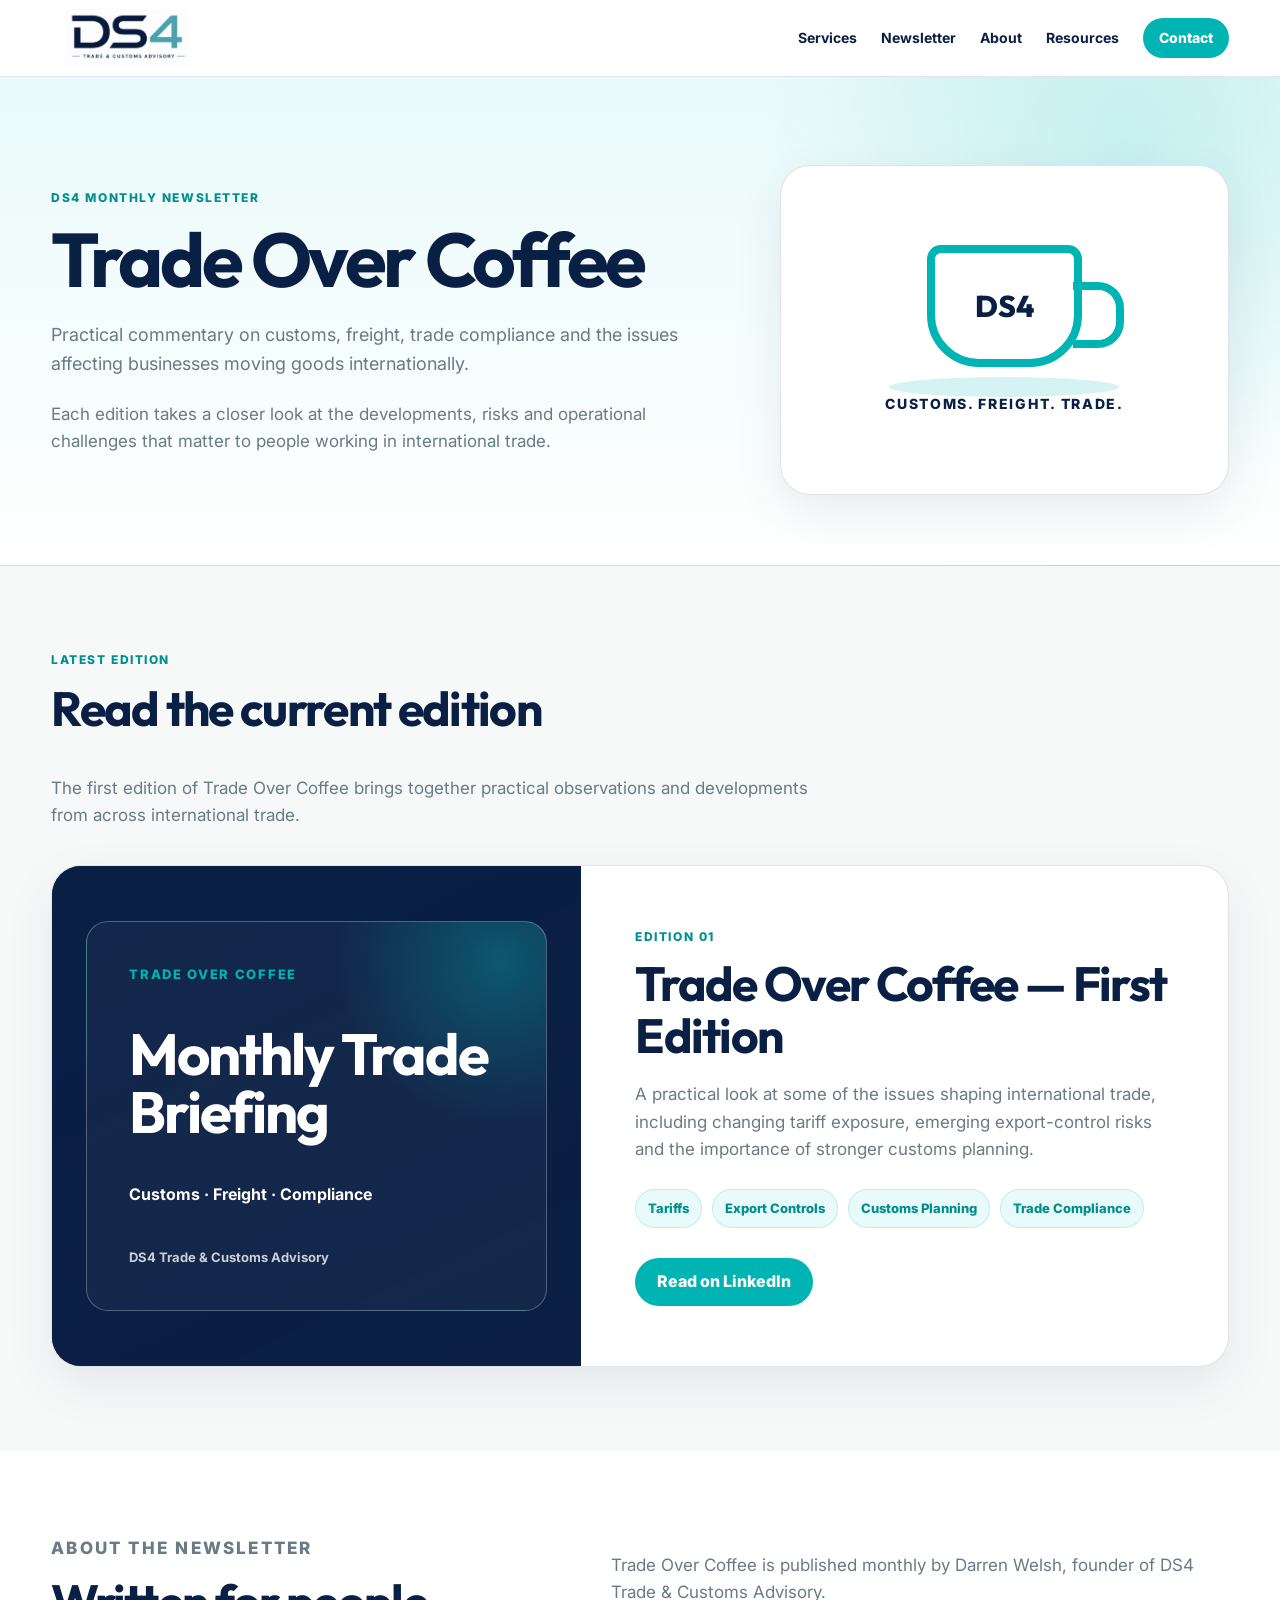
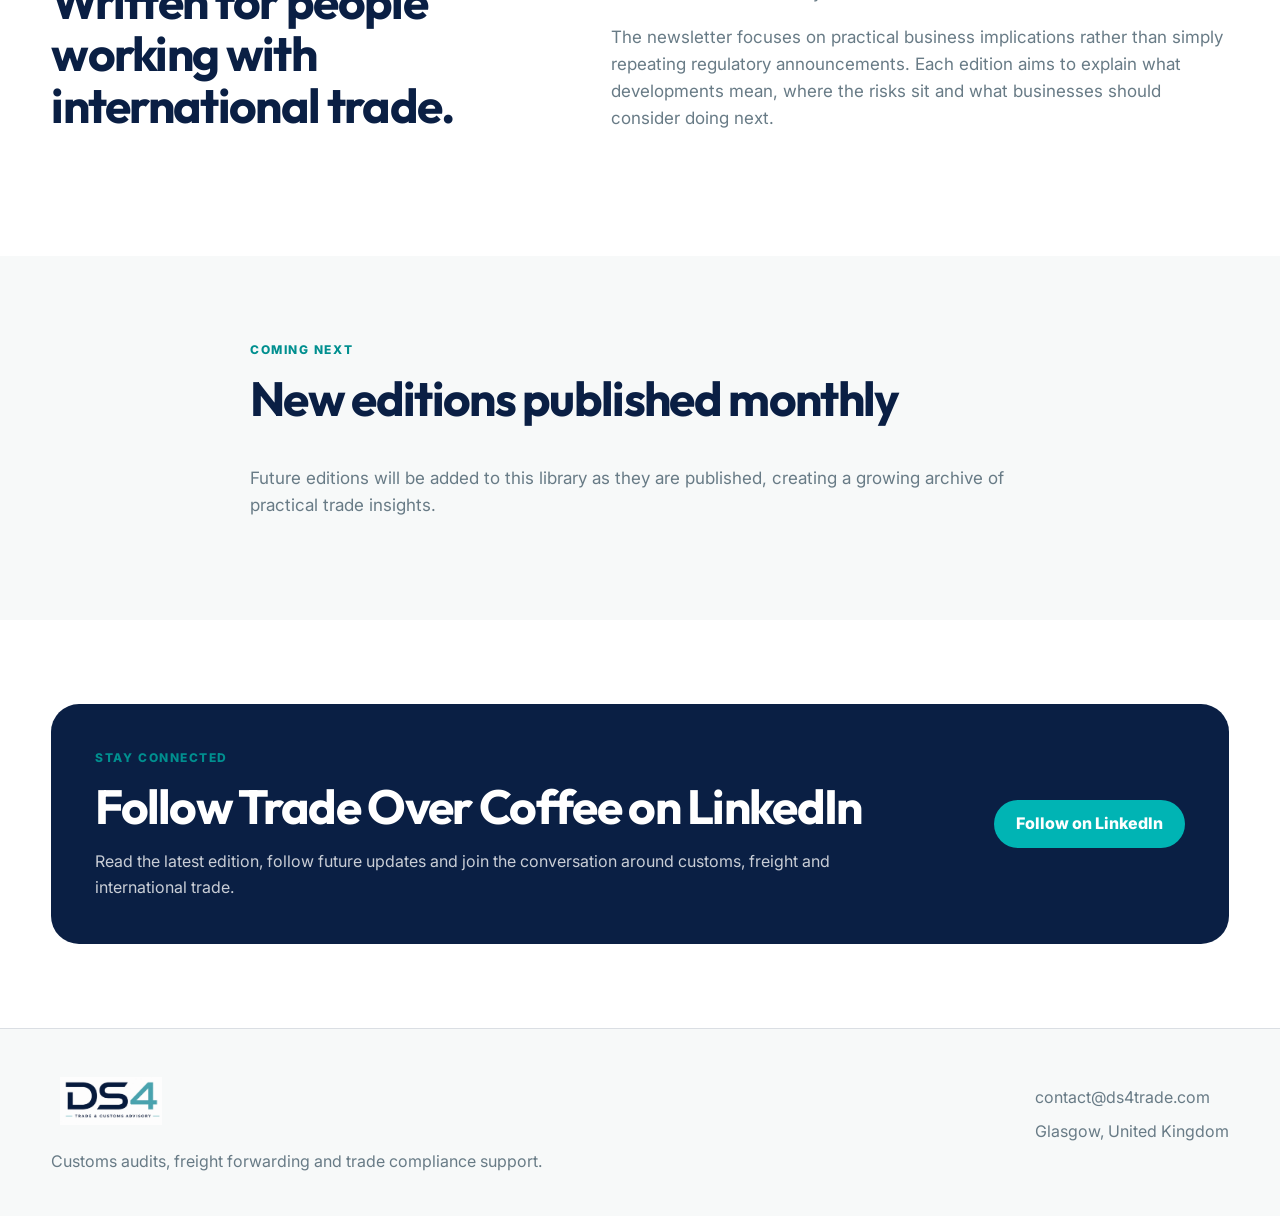
==== newsletter.html @ b9cd424f "Updated Additional Pages Add Trade Over Coffee newsletter library" ====
<!DOCTYPE html>
<html lang="en">
<head>
  <meta charset="UTF-8" />
  <meta name="viewport" content="width=device-width, initial-scale=1.0" />
  <title>Trade Over Coffee | DS4 Newsletter</title>
  <meta name="description" content="Trade Over Coffee is the DS4 monthly newsletter covering customs, freight, trade compliance and the practical issues affecting international business." />
  <link rel="preconnect" href="https://fonts.googleapis.com">
  <link rel="preconnect" href="https://fonts.gstatic.com" crossorigin>
  <link href="https://fonts.googleapis.com/css2?family=Inter:wght@400;500;600;700;800&family=Outfit:wght@600;700;800&display=swap" rel="stylesheet">
  <link rel="stylesheet" href="styles.css" />
</head>
<body>
<header class="site-header">
  <div class="container header-inner">

    <a class="brand" href="index.html" aria-label="DS4 home">
      <img src="assets/ds4-logo.jpg" alt="DS4" />
    </a>

    <nav class="nav">
      <a href="index.html#services">Services</a>
      <a href="newsletter.html">Newsletter</a>
      <a href="index.html#about">About</a>
      <a href="resources.html">Resources</a>
      <button class="button button-primary button-small" type="button" data-open-contact>
        Contact
      </button>
    </nav>

  </div>
</header>

  <main id="top">
    <section class="newsletter-page">
  <section class="newsletter-hero">
  <div class="container newsletter-hero-grid">

    <div>
      <p class="eyebrow">DS4 Monthly Newsletter</p>

      <h1>Trade Over Coffee</h1>

      <p class="lead">
        Practical commentary on customs, freight, trade compliance and the
        issues affecting businesses moving goods internationally.
      </p>

      <p class="newsletter-intro">
        Each edition takes a closer look at the developments, risks and
        operational challenges that matter to people working in international
        trade.
      </p>
    </div>

    <div class="newsletter-mark">
      <div class="newsletter-cup">
        <span>DS4</span>
      </div>

      <p>Customs. Freight. Trade.</p>
    </div>

  </div>
</section>

<section class="section section-light">
  <div class="container">

    <div class="section-heading newsletter-heading">
      <p class="eyebrow">Latest Edition</p>
      <h2>Read the current edition</h2>
      <p>
        The first edition of Trade Over Coffee brings together practical
        observations and developments from across international trade.
      </p>
    </div>

    <article class="edition-card edition-card-featured">

      <div class="edition-cover">
        <div class="edition-cover-inner">
          <p class="edition-cover-label">Trade Over Coffee</p>
          <h2>Monthly Trade Briefing</h2>
          <p>Customs · Freight · Compliance</p>
          <span>DS4 Trade &amp; Customs Advisory</span>
        </div>
      </div>

      <div class="edition-content">

        <p class="edition-number">Edition 01</p>

        <h2>Trade Over Coffee — First Edition</h2>

        <p class="edition-summary">
          A practical look at some of the issues shaping international trade,
          including changing tariff exposure, emerging export-control risks
          and the importance of stronger customs planning.
        </p>

        <div class="edition-topics">
          <span>Tariffs</span>
          <span>Export Controls</span>
          <span>Customs Planning</span>
          <span>Trade Compliance</span>
        </div>

        <a
          href="https://www.linkedin.com/pulse/end-free-entry-what-eus-de-minimis-removal-means-e-commerce-welsh-qbj2e/"
          class="button button-primary"
          target="_blank"
          rel="noopener noreferrer"
        >
          Read on LinkedIn
        </a>

      </div>

    </article>

  </div>
</section>

<section class="section newsletter-about">
  <div class="container newsletter-about-grid">

    <div>
      <p class="eyebrow">About the Newsletter</p>
      <h2>Written for people working with international trade.</h2>
    </div>

    <div>
      <p>
        Trade Over Coffee is published monthly by Darren Welsh, founder of DS4
        Trade &amp; Customs Advisory.
      </p>

      <p>
        The newsletter focuses on practical business implications rather than
        simply repeating regulatory announcements. Each edition aims to explain
        what developments mean, where the risks sit and what businesses should
        consider doing next.
      </p>
    </div>

  </div>
</section>

<section class="section section-light">
  <div class="container future-editions">

    <p class="eyebrow">Coming Next</p>

    <h2>New editions published monthly</h2>

    <p>
      Future editions will be added to this library as they are published,
      creating a growing archive of practical trade insights.
    </p>

  </div>
</section>

<section class="section newsletter-cta">
  <div class="container cta-box">

    <div>
      <p class="eyebrow">Stay Connected</p>
      <h2>Follow Trade Over Coffee on LinkedIn</h2>

      <p>
        Read the latest edition, follow future updates and join the conversation
        around customs, freight and international trade.
      </p>
    </div>

    <a
      href="https://www.linkedin.com/newsletters/trade-over-coffee-7472545192298872832/"
      class="button button-primary"
      target="_blank"
      rel="noopener noreferrer"
    >
      Follow on LinkedIn
    </a>

  </div>
</section>
  </main>

  <footer class="site-footer">
    <div class="container footer-inner">
      <div>
        <img src="assets/ds4-logo.jpg" alt="DS4" class="footer-logo" />
        <p>Customs audits, freight forwarding and trade compliance support.</p>
      </div>
      <div>
        <a href="mailto:darren@ds4trade.com">contact@ds4trade.com</a>
        <span>Glasgow, United Kingdom</span>
      </div>
    </div>
  </footer>

  <div class="modal" data-modal hidden>
    <div class="modal-panel" role="dialog" aria-modal="true" aria-labelledby="contact-heading">
      <button class="modal-close" type="button" aria-label="Close contact form" data-close-contact>×</button>
      <p class="eyebrow">Contact DS4</p>
      <h2 id="contact-heading">Tell me what you need help with.</h2>

      <form name="ds4-contact" method="POST" data-netlify="true" action="/thank-you.html">
        <input type="hidden" name="form-name" value="ds4-contact" />
        <label>
          Name
          <input type="text" name="name" required />
        </label>
        <label>
          Company
          <input type="text" name="company" />
        </label>
        <label>
          Email
          <input type="email" name="email" required />
        </label>
        <label>
          Message
          <textarea name="message" rows="6" required></textarea>
        </label>
        <button class="button button-primary" type="submit">Send Enquiry</button>
      </form>
    </div>
  </div>

  <script src="script.js"></script>
</body>
</html>
---- styles.css ----
:root {
  --navy: #0a1f44;
  --teal: #00b4b4;
  --teal-dark: #008f8f;
  --turquoise-light: #e9fafa;
  --off-white: #f7f9f9;
  --white: #ffffff;
  --text: #2c3e50;
  --muted: #687b86;
  --line: rgba(10, 31, 68, 0.12);
  --shadow: 0 18px 50px rgba(10, 31, 68, 0.08);
  --radius: 24px;
  --max-width: 1180px;
}

* { box-sizing: border-box; }
html { scroll-behavior: smooth; }
body {
  margin: 0;
  font-family: Inter, system-ui, sans-serif;
  color: var(--text);
  background: var(--white);
  line-height: 1.6;
}
body.modal-open { overflow: hidden; }
img { max-width: 100%; }
a { color: inherit; text-decoration: none; }
button, input, textarea { font: inherit; }

.container {
  width: min(var(--max-width), 92%);
  margin: 0 auto;
}

.site-header {
  position: sticky;
  top: 0;
  z-index: 100;
  background: rgba(255,255,255,0.96);
  border-bottom: 1px solid var(--line);
}
.header-inner {
  min-height: 76px;
  display: flex;
  align-items: center;
  justify-content: space-between;
  gap: 24px;
}
.brand {
  display: inline-flex;
  align-items: center;
  flex-shrink: 0;
}

.brand img {
  display: block;
  width: 150px;
  height: 58px;
  max-width: 150px;
  object-fit: contain;
}
.site-header .container {
  width: min(var(--max-width), 92%);
}

.header-inner {
  min-height: 76px;
}

.nav {
  display: flex;
  align-items: center;
  gap: 24px;
  font-size: 14px;
  font-weight: 700;
  color: var(--navy);
}
.nav a:hover { color: var(--teal-dark); }

.button {
  border: 0;
  border-radius: 999px;
  min-height: 48px;
  padding: 0 22px;
  display: inline-flex;
  align-items: center;
  justify-content: center;
  font-weight: 800;
  cursor: pointer;
}
.button-small { min-height: 40px; padding-inline: 16px; }
.button-primary {
  background: var(--teal);
  color: white;
}
.button-primary:hover { background: var(--teal-dark); }
.button-secondary {
  background: white;
  color: var(--navy);
  border: 1px solid var(--line);
}

.hero {
  padding: 92px 0 68px;
  background:
    radial-gradient(circle at 85% 15%, rgba(0,180,180,0.15), transparent 32%),
    linear-gradient(180deg, var(--turquoise-light), white);
}
.hero-grid {
  display: grid;
  grid-template-columns: 1.1fr 0.9fr;
  align-items: center;
  gap: 56px;
}
.eyebrow {
  margin: 0 0 14px;
  color: var(--teal-dark);
  text-transform: uppercase;
  letter-spacing: 0.13em;
  font-size: 12px;
  font-weight: 800;
}
h1, h2, h3 {
  font-family: Outfit, Inter, sans-serif;
  color: var(--navy);
  margin-top: 0;
}
h1 {
  font-size: clamp(48px, 6vw, 76px);
  line-height: 1;
  letter-spacing: -0.045em;
  margin-bottom: 24px;
}
h2 {
  font-size: clamp(32px, 4vw, 48px);
  line-height: 1.08;
  letter-spacing: -0.035em;
}
h3 { font-size: 23px; }
.lead, .feature-copy {
  font-size: 18px;
  color: var(--muted);
  max-width: 680px;
}
.actions {
  display: flex;
  gap: 14px;
  flex-wrap: wrap;
  margin-top: 30px;
}

.hero-panel {
  background: white;
  border: 1px solid var(--line);
  border-radius: 30px;
  padding: 34px;
  box-shadow: var(--shadow);
}
.panel-label {
  color: var(--teal-dark);
  text-transform: uppercase;
  letter-spacing: 0.12em;
  font-size: 11px;
  font-weight: 800;
}
.hero-panel h2 { font-size: 34px; }
.panel-list {
  display: grid;
  gap: 12px;
  margin-top: 22px;
}
.panel-list div {
  display: flex;
  align-items: center;
  gap: 14px;
  padding: 14px 0;
  border-top: 1px solid var(--line);
}
.panel-list span {
  width: 34px;
  height: 34px;
  border-radius: 50%;
  display: grid;
  place-items: center;
  background: var(--turquoise-light);
  color: var(--teal-dark);
  font-size: 12px;
  font-weight: 800;
}

.trust-strip {
  background: white;
  padding: 0 0 44px;
}
.trust-grid {
  margin-top: -26px;
  position: relative;
  display: grid;
  grid-template-columns: repeat(4, 1fr);
  border: 1px solid var(--line);
  border-radius: 22px;
  overflow: hidden;
  background: white;
  box-shadow: var(--shadow);
}
.trust-grid div {
  padding: 22px;
  border-right: 1px solid var(--line);
}
.trust-grid div:last-child { border-right: 0; }
.trust-grid strong {
  display: block;
  color: var(--navy);
  font-family: Outfit;
  font-size: 22px;
}
.trust-grid span {
  color: var(--muted);
  font-size: 13px;
  font-weight: 700;
}

.section { padding: 84px 0; }
.section-light { background: var(--off-white); }
.section-heading { max-width: 760px; margin-bottom: 34px; }
.section-heading > p:last-child { color: var(--muted); font-size: 17px; }

.card-grid {
  display: grid;
  grid-template-columns: repeat(3, 1fr);
  gap: 18px;
}
.card {
  background: white;
  border: 1px solid var(--line);
  border-radius: var(--radius);
  padding: 28px;
  box-shadow: 0 10px 32px rgba(10,31,68,0.04);
}
.card p { margin-bottom: 0; color: var(--muted); }

.feature-grid, .about-grid {
  display: grid;
  grid-template-columns: 1fr 1fr;
  gap: 54px;
  align-items: center;
}
.coffee-visual {
  min-height: 340px;
  position: relative;
  border-radius: 28px;
  background: linear-gradient(135deg, var(--turquoise-light), white);
  border: 1px solid var(--line);
  overflow: hidden;
}
.cup {
  position: absolute;
  width: 150px;
  height: 120px;
  left: 50%;
  top: 48%;
  transform: translate(-50%, -50%);
  border: 8px solid var(--teal);
  border-radius: 12px 12px 48px 48px;
  background: white;
  display: grid;
  place-items: center;
  color: var(--navy);
  font-family: Outfit;
  font-size: 28px;
  font-weight: 800;
}
.cup::after {
  content: "";
  position: absolute;
  right: -48px;
  top: 28px;
  width: 42px;
  height: 48px;
  border: 8px solid var(--teal);
  border-left: 0;
  border-radius: 0 24px 24px 0;
}
.saucer {
  position: absolute;
  width: 230px;
  height: 22px;
  left: 50%;
  top: 70%;
  transform: translateX(-50%);
  border-radius: 50%;
  background: rgba(0,180,180,0.18);
}
.steam {
  position: absolute;
  top: 55px;
  width: 12px;
  height: 70px;
  border-radius: 999px;
  background: linear-gradient(180deg, rgba(0,180,180,0.4), transparent);
}
.steam-a { left: 46%; }
.steam-b { left: 54%; }

.about-grid p {
  color: var(--muted);
  font-size: 17px;
}

.cta-section { background: white; }
.cta-box {
  background: var(--navy);
  color: white;
  border-radius: 28px;
  padding: 44px;
  display: flex;
  align-items: center;
  justify-content: space-between;
  gap: 30px;
}
.cta-box h2 { color: white; margin-bottom: 0; }

.site-footer {
  padding: 48px 0 26px;
  background: var(--off-white);
  border-top: 1px solid var(--line);
}
.footer-inner {
  display: flex;
  justify-content: space-between;
  gap: 32px;
}
.footer-logo {
  width: 120px;
  height: 48px;
  object-fit: contain;
}
.site-footer p, .site-footer span, .site-footer a {
  color: var(--muted);
}
.site-footer a, .site-footer span { display: block; margin-top: 8px; }

.modal {
  position: fixed;
  inset: 0;
  z-index: 1000;
  background: rgba(10,31,68,0.45);
  display: grid;
  place-items: center;
  padding: 20px;
}
.modal-panel {
  width: min(650px, 100%);
  max-height: 92vh;
  overflow: auto;
  background: white;
  border-radius: 28px;
  padding: 32px;
  position: relative;
}
.modal-close {
  position: absolute;
  top: 16px;
  right: 16px;
  border: 1px solid var(--line);
  background: white;
  width: 38px;
  height: 38px;
  border-radius: 50%;
  font-size: 24px;
  cursor: pointer;
}
form {
  display: grid;
  gap: 14px;
}
label {
  display: grid;
  gap: 7px;
  color: var(--navy);
  font-size: 14px;
  font-weight: 700;
}
input, textarea {
  width: 100%;
  padding: 13px 14px;
  border: 1px solid var(--line);
  border-radius: 12px;
  background: #fbfefe;
}
textarea { resize: vertical; }

@media (max-width: 900px) {
  .hero-grid, .feature-grid, .about-grid { grid-template-columns: 1fr; }
  .trust-grid, .card-grid { grid-template-columns: repeat(2, 1fr); }
}
@media (max-width: 680px) {
  .nav a { display: none; }
  .hero { padding: 64px 0 52px; }
  h1 { font-size: 44px; }
  .trust-grid, .card-grid { grid-template-columns: 1fr; }
  .trust-grid div { border-right: 0; border-bottom: 1px solid var(--line); }
  .section { padding: 64px 0; }
  .cta-box, .footer-inner { flex-direction: column; align-items: flex-start; }
  .button { width: 100%; }
}


/* Ensure the contact modal stays closed until a contact button is clicked. */
.modal[hidden] {
  display: none !important;
}

/* =========================================================
   DS4 RESOURCE LIBRARY
   ========================================================= */

.resources-page {
  background: var(--white);
}

.resources-hero {
  padding: 88px 0 64px;
  background:
    radial-gradient(circle at 88% 12%, rgba(0, 180, 180, 0.15), transparent 30%),
    linear-gradient(180deg, var(--turquoise-light), var(--white));
  border-bottom: 1px solid var(--line);
}

.resources-hero h1 {
  max-width: 850px;
}

.resources-hero .lead {
  max-width: 800px;
}

.resources-grid {
  display: grid;
  grid-template-columns: repeat(3, minmax(0, 1fr));
  gap: 24px;
}

.resource-card {
  display: flex;
  flex-direction: column;
  min-width: 0;
  overflow: hidden;
  background: var(--white);
  border: 1px solid var(--line);
  border-radius: var(--radius);
  box-shadow: 0 12px 36px rgba(10, 31, 68, 0.06);
  transition:
    transform 180ms ease,
    box-shadow 180ms ease,
    border-color 180ms ease;
}

.resource-card:hover {
  transform: translateY(-5px);
  border-color: rgba(0, 180, 180, 0.45);
  box-shadow: 0 20px 48px rgba(10, 31, 68, 0.12);
}

.resource-thumbnail {
  display: block;
  width: 100%;
  aspect-ratio: 4 / 3;
  object-fit: cover;
  object-position: top;
  background: var(--off-white);
  border-bottom: 1px solid var(--line);
}

.resource-card-content {
  display: flex;
  flex: 1;
  flex-direction: column;
  padding: 26px;
}

.resource-type {
  margin: 0 0 10px;
  color: var(--teal-dark);
  font-size: 12px;
  font-weight: 800;
  letter-spacing: 0.12em;
  text-transform: uppercase;
}

.resource-card h2 {
  margin-bottom: 14px;
  font-size: 27px;
  line-height: 1.15;
}

.resource-card-content > p:not(.resource-type):not(.resource-time) {
  margin: 0 0 20px;
  color: var(--muted);
}

.resource-time {
  margin: auto 0 20px;
  padding-top: 8px;
  color: var(--navy);
  font-size: 14px;
  font-weight: 700;
}

.resource-download {
  width: fit-content;
}

.resources-cta {
  background: var(--white);
}

.resources-cta .cta-box p:not(.eyebrow) {
  max-width: 760px;
  margin-bottom: 0;
  color: rgba(255, 255, 255, 0.78);
}

@media (max-width: 900px) {
  .resources-grid {
    grid-template-columns: repeat(2, minmax(0, 1fr));
  }
}

@media (max-width: 680px) {
  .resources-hero {
    padding: 64px 0 48px;
  }

  .resources-grid {
    grid-template-columns: 1fr;
  }

  .resource-card-content {
    padding: 22px;
  }

  .resource-download {
    width: 100%;
  }
}
/* =========================================================
   TRADE OVER COFFEE NEWSLETTER
   ========================================================= */

.newsletter-page {
  background: var(--white);
}

.newsletter-hero {
  padding: 88px 0 70px;
  background:
    radial-gradient(circle at 88% 14%, rgba(0, 180, 180, 0.16), transparent 30%),
    linear-gradient(180deg, var(--turquoise-light), var(--white));
  border-bottom: 1px solid var(--line);
}

.newsletter-hero-grid {
  display: grid;
  grid-template-columns: 1.2fr 0.8fr;
  gap: 56px;
  align-items: center;
}

.newsletter-hero h1 {
  max-width: 760px;
}

.newsletter-intro {
  max-width: 720px;
  margin-top: 22px;
  color: var(--muted);
  font-size: 17px;
}

.newsletter-mark {
  min-height: 330px;
  padding: 34px;
  display: grid;
  place-items: center;
  align-content: center;
  gap: 26px;
  background: var(--white);
  border: 1px solid var(--line);
  border-radius: 30px;
  box-shadow: var(--shadow);
}

.newsletter-mark > p {
  margin: 0;
  color: var(--navy);
  font-size: 14px;
  font-weight: 800;
  letter-spacing: 0.12em;
  text-transform: uppercase;
}

.newsletter-cup {
  position: relative;
  width: 155px;
  height: 122px;
  display: grid;
  place-items: center;
  background: var(--white);
  border: 8px solid var(--teal);
  border-radius: 14px 14px 52px 52px;
  color: var(--navy);
  font-family: Outfit, Inter, sans-serif;
  font-size: 30px;
  font-weight: 800;
}

.newsletter-cup::after {
  content: "";
  position: absolute;
  right: -50px;
  top: 29px;
  width: 43px;
  height: 50px;
  border: 8px solid var(--teal);
  border-left: 0;
  border-radius: 0 26px 26px 0;
}

.newsletter-cup::before {
  content: "";
  position: absolute;
  left: 50%;
  bottom: -38px;
  width: 230px;
  height: 20px;
  transform: translateX(-50%);
  background: rgba(0, 180, 180, 0.16);
  border-radius: 50%;
}

.newsletter-heading {
  margin-bottom: 36px;
}

.edition-card {
  display: grid;
  grid-template-columns: minmax(300px, 0.9fr) minmax(0, 1.1fr);
  overflow: hidden;
  background: var(--white);
  border: 1px solid var(--line);
  border-radius: 30px;
  box-shadow: var(--shadow);
}

.edition-cover {
  min-height: 500px;
  padding: 34px;
  display: grid;
  place-items: center;
  background:
    linear-gradient(155deg, rgba(10, 31, 68, 0.98), rgba(10, 31, 68, 0.9)),
    var(--navy);
}

.edition-cover-inner {
  width: 100%;
  min-height: 390px;
  padding: 42px;
  display: flex;
  flex-direction: column;
  justify-content: space-between;
  border: 1px solid rgba(255, 255, 255, 0.28);
  border-radius: 22px;
  background:
    radial-gradient(circle at 90% 10%, rgba(0, 180, 180, 0.34), transparent 30%),
    rgba(255, 255, 255, 0.04);
  color: var(--white);
}

.edition-cover-label {
  margin: 0;
  color: var(--teal);
  font-size: 13px;
  font-weight: 800;
  letter-spacing: 0.13em;
  text-transform: uppercase;
}

.edition-cover h2 {
  max-width: 380px;
  margin: 0;
  color: var(--white);
  font-size: clamp(38px, 5vw, 58px);
  line-height: 1;
}

.edition-cover-inner > p:not(.edition-cover-label) {
  margin: 0;
  font-weight: 700;
}

.edition-cover-inner span {
  font-size: 13px;
  font-weight: 700;
  opacity: 0.78;
}

.edition-content {
  padding: 54px;
  display: flex;
  flex-direction: column;
  justify-content: center;
}

.edition-number {
  margin: 0 0 12px;
  color: var(--teal-dark);
  font-size: 12px;
  font-weight: 800;
  letter-spacing: 0.13em;
  text-transform: uppercase;
}

.edition-content h2 {
  margin-bottom: 20px;
}

.edition-summary {
  margin: 0 0 26px;
  color: var(--muted);
  font-size: 17px;
}

.edition-topics {
  display: flex;
  flex-wrap: wrap;
  gap: 10px;
  margin-bottom: 30px;
}

.edition-topics span {
  padding: 8px 12px;
  background: var(--turquoise-light);
  border: 1px solid rgba(0, 180, 180, 0.18);
  border-radius: 999px;
  color: var(--teal-dark);
  font-size: 13px;
  font-weight: 800;
}

.edition-content .button {
  width: fit-content;
}

.newsletter-about {
  background: var(--white);
}

.newsletter-about-grid {
  display: grid;
  grid-template-columns: 0.9fr 1.1fr;
  gap: 54px;
  align-items: start;
}

.newsletter-about-grid p {
  color: var(--muted);
  font-size: 17px;
}

.future-editions {
  max-width: 780px;
}

.future-editions > p:last-child {
  color: var(--muted);
  font-size: 17px;
}

.newsletter-cta {
  background: var(--white);
}

.newsletter-cta .cta-box p:not(.eyebrow) {
  max-width: 760px;
  margin-bottom: 0;
  color: rgba(255, 255, 255, 0.78);
}

@media (max-width: 900px) {
  .newsletter-hero-grid,
  .edition-card,
  .newsletter-about-grid {
    grid-template-columns: 1fr;
  }

  .newsletter-mark {
    min-height: 280px;
  }

  .edition-cover {
    min-height: 420px;
  }
}

@media (max-width: 680px) {
  .newsletter-hero {
    padding: 64px 0 50px;
  }

  .newsletter-mark {
    padding: 26px;
  }

  .edition-cover {
    min-height: 360px;
    padding: 22px;
  }

  .edition-cover-inner {
    min-height: 310px;
    padding: 28px;
  }

  .edition-content {
    padding: 28px 22px;
  }

  .edition-content .button {
    width: 100%;
  }
}

/* Final header logo size override */
.site-header .header-inner .brand {
  display: inline-flex;
  width: 150px;
  flex: 0 0 150px;
  align-items: center;
}

.site-header .header-inner .brand img {
  display: block;
  width: 150px !important;
  height: 58px !important;
  max-width: 150px !important;
  max-height: 58px !important;
  object-fit: contain !important;
}
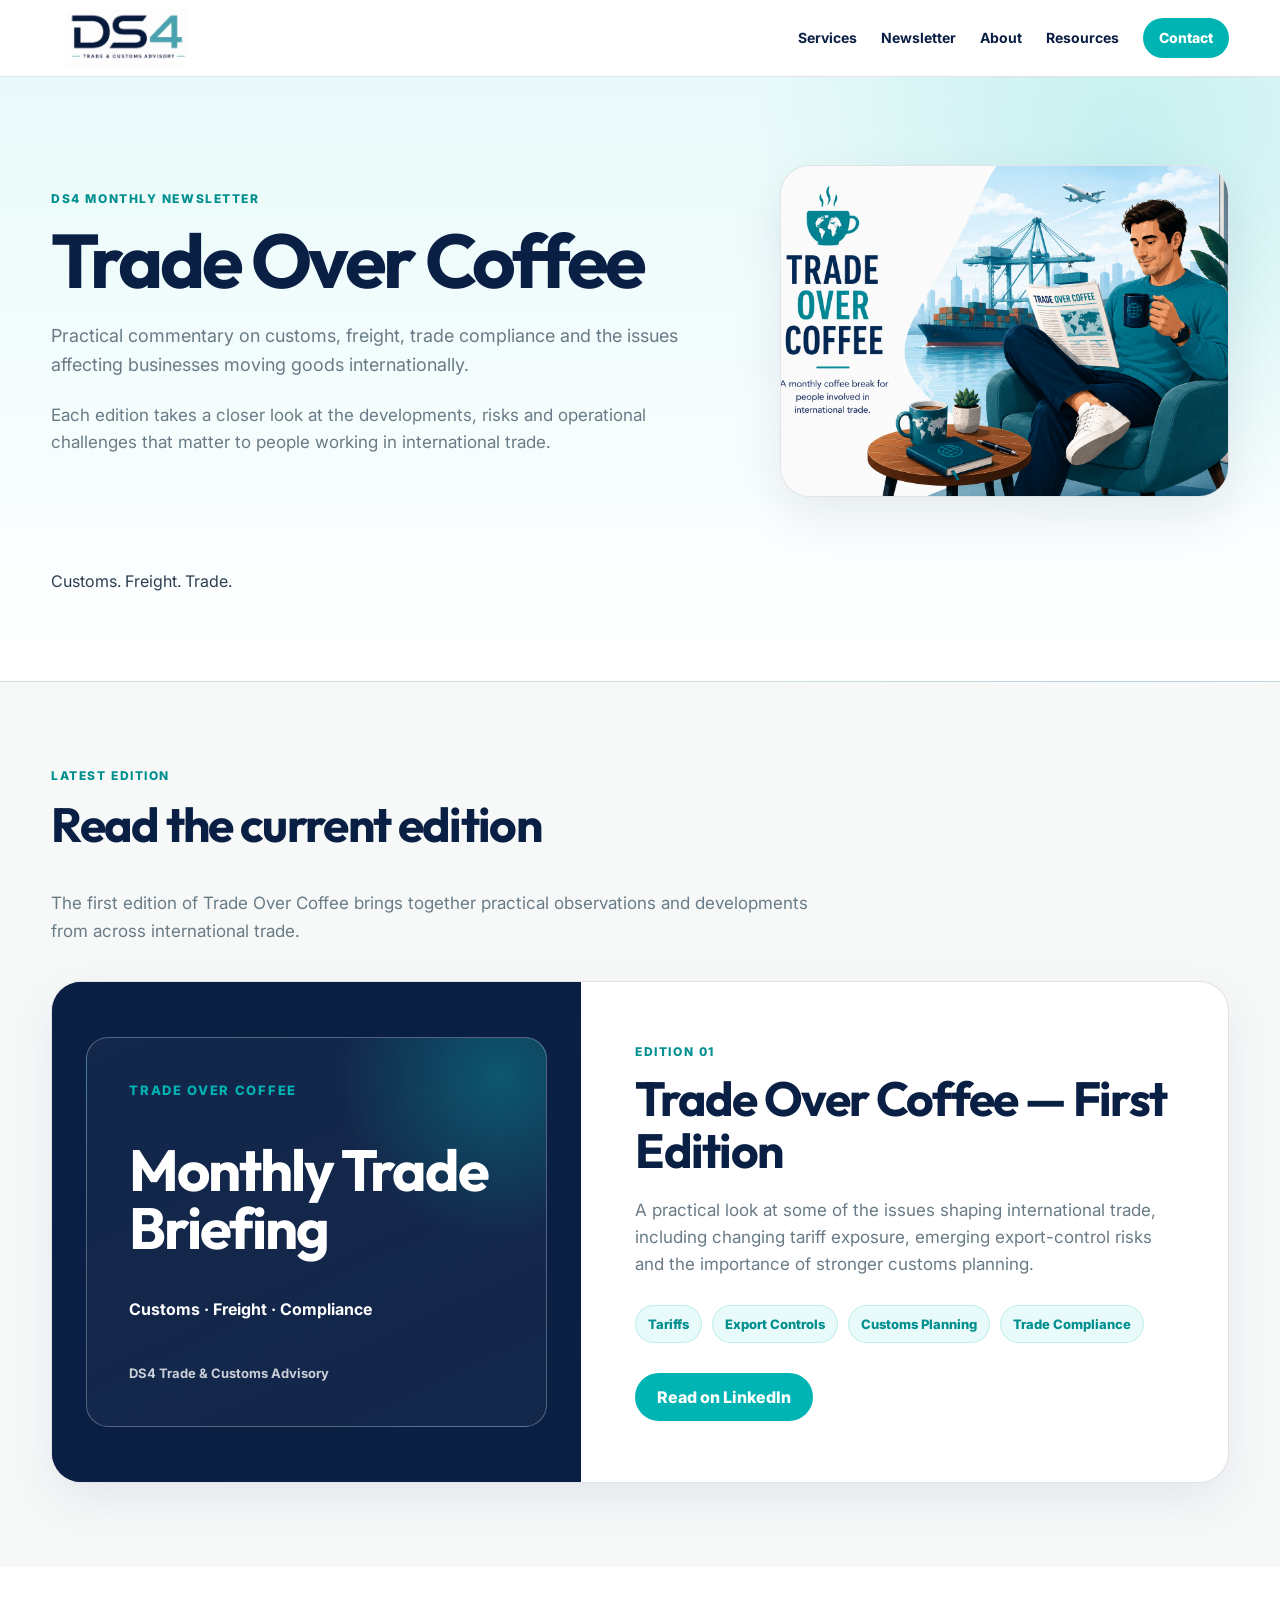
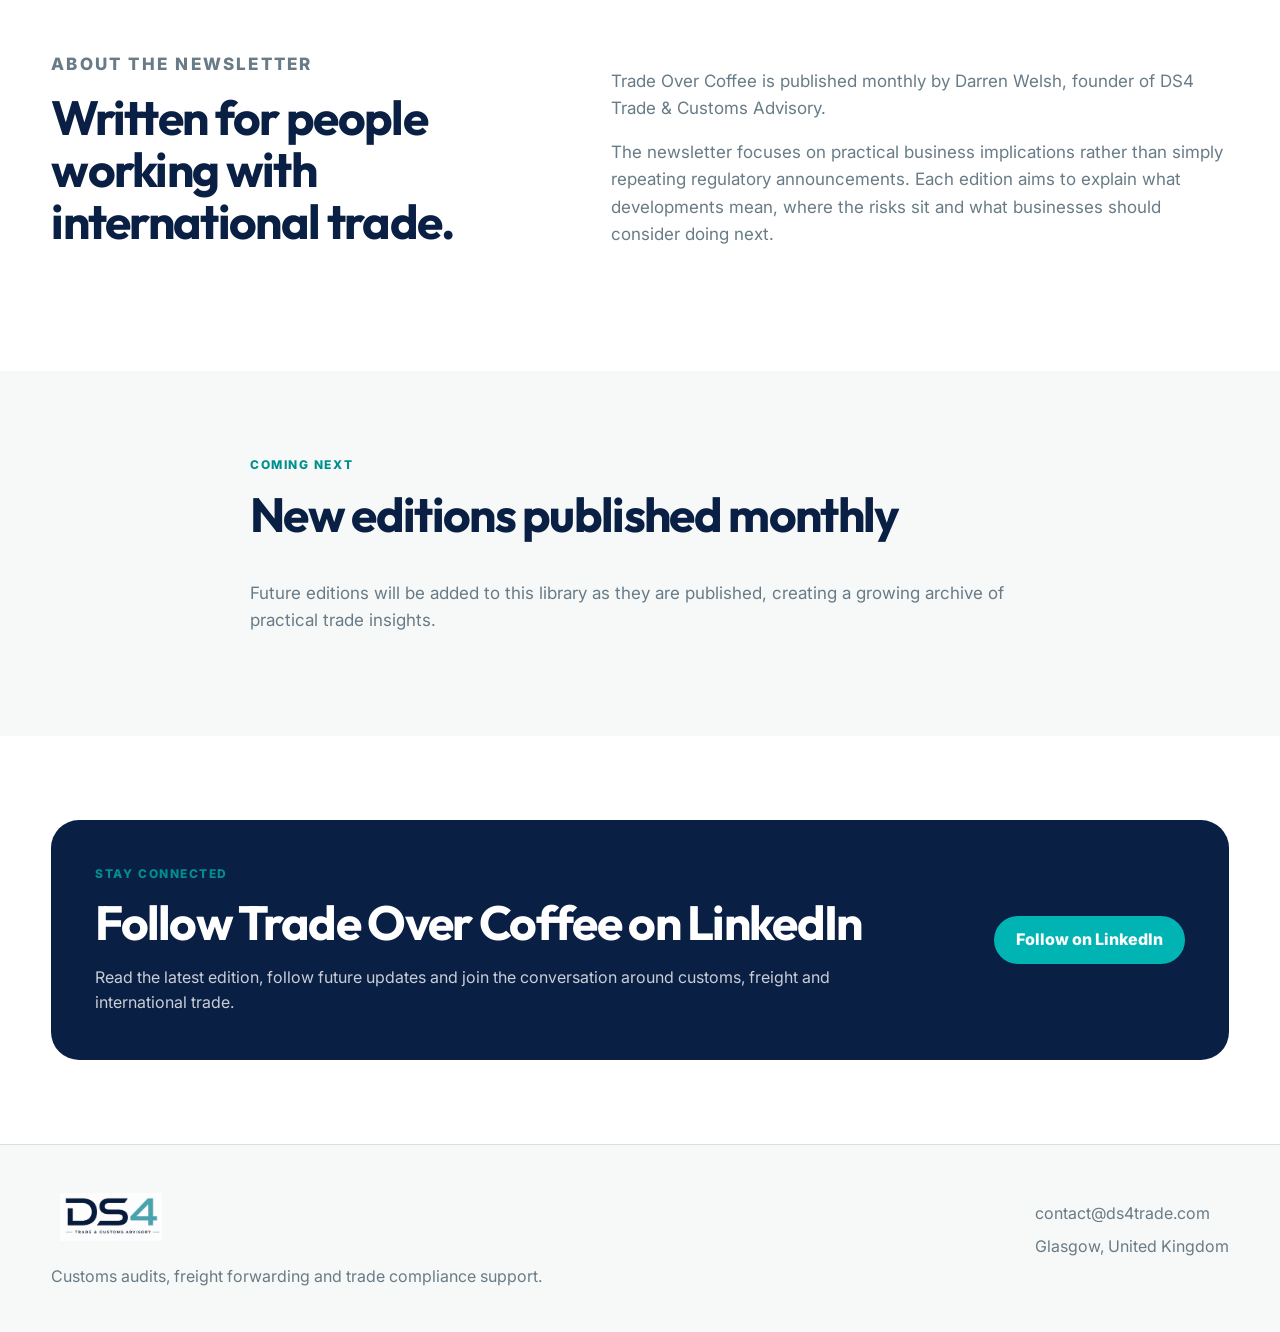
==== commit bf15469d: "Updated TOC Image Update Trade Over Coffee newsletter artwork" ====
--- a/newsletter.html
+++ b/newsletter.html
@@ -53,10 +53,12 @@
       </p>
     </div>
 
-    <div class="newsletter-mark">
-      <div class="newsletter-cup">
-        <span>DS4</span>
-      </div>
+   <div class="newsletter-image-panel">
+  <img
+    src="assets/newsletter/trade-over-coffee-cover.png"
+    alt="Trade Over Coffee newsletter cover"
+  />
+</div>
 
       <p>Customs. Freight. Trade.</p>
     </div>
--- a/styles.css
+++ b/styles.css
@@ -847,4 +847,38 @@
   max-width: 150px !important;
   max-height: 58px !important;
   object-fit: contain !important;
+}
+/* Trade Over Coffee hero image */
+
+.newsletter-image-panel {
+  overflow: hidden;
+  background: var(--white);
+  border: 1px solid var(--line);
+  border-radius: 30px;
+  box-shadow: var(--shadow);
+}
+
+.newsletter-image-panel img {
+  display: block;
+  width: 100%;
+  height: 100%;
+  min-height: 330px;
+  object-fit: cover;
+  object-position: center;
+}
+
+@media (max-width: 900px) {
+  .newsletter-image-panel img {
+    min-height: 280px;
+  }
+}
+
+@media (max-width: 680px) {
+  .newsletter-image-panel {
+    border-radius: 22px;
+  }
+
+  .newsletter-image-panel img {
+    min-height: 240px;
+  }
 }
